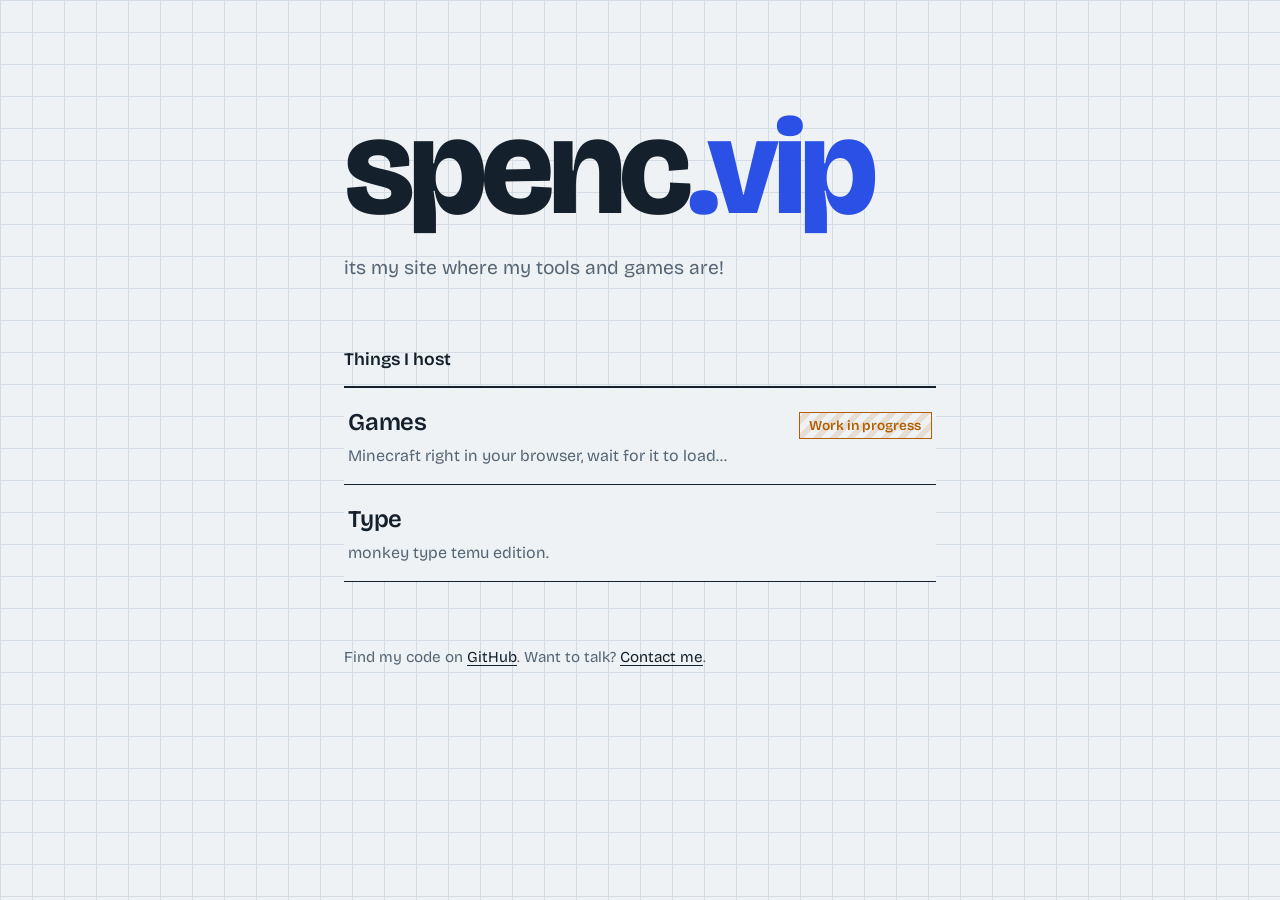
==== index.html @ 9e4eac82 "Update description for Games link in index.html" ====
<!DOCTYPE html>
<html lang="en">
<head>
<meta charset="utf-8">
<meta name="viewport" content="width=device-width, initial-scale=1">
<title>spenc.vip</title>
<meta name="description" content="what a site.">
<link rel="icon" href="data:image/svg+xml,%3Csvg xmlns='http://www.w3.org/2000/svg' viewBox='0 0 100 100'%3E%3Ctext y='.9em' font-size='90'%3E%F0%9F%A7%AA%3C/text%3E%3C/svg%3E">
<link rel="preconnect" href="https://fonts.googleapis.com">
<link rel="preconnect" href="https://fonts.gstatic.com" crossorigin>
<link href="https://fonts.googleapis.com/css2?family=Bricolage+Grotesque:opsz,wght@12..96,400;12..96,600;12..96,800&display=swap" rel="stylesheet">
<style>
:root {
  --paper: #eef2f5;
  --grid: #d3dce4;
  --ink: #14202b;
  --muted: #566573;
  --accent: #2b50e6;
  --wip: #b25e00;
  --font: "Bricolage Grotesque", ui-sans-serif, system-ui, -apple-system, "Segoe UI", sans-serif;
}
@media (prefers-color-scheme: dark) {
  :root {
    --paper: #0f1720;
    --grid: #1b2733;
    --ink: #e8eef3;
    --muted: #8fa1b1;
    --accent: #7b9bff;
    --wip: #f0a647;
  }
}
* { box-sizing: border-box; }
html { height: 100%; }
body {
  margin: 0;
  min-height: 100%;
  font-family: var(--font);
  color: var(--ink);
  background-color: var(--paper);
  background-image:
    linear-gradient(var(--grid) 1px, transparent 1px),
    linear-gradient(90deg, var(--grid) 1px, transparent 1px);
  background-size: 32px 32px;
  line-height: 1.5;
}
main {
  max-width: 40rem;
  margin: 0 auto;
  padding: clamp(3rem, 12vh, 7rem) 1.5rem 3rem;
}
h1 {
  margin: 0;
  font-size: clamp(4rem, 17vw, 8.5rem);
  font-weight: 800;
  line-height: .9;
  letter-spacing: -.04em;
}
.tld { color: var(--accent); }
.lede {
  margin: 1.5rem 0 0;
  max-width: 28rem;
  font-size: 1.2rem;
  color: var(--muted);
}
h2 {
  margin: 4rem 0 .75rem;
  font-size: 1.1rem;
  font-weight: 600;
}
ul { list-style: none; margin: 0; padding: 0; border-top: 2px solid var(--ink); }
li { border-bottom: 1px solid var(--ink); }
.row {
  display: grid;
  grid-template-columns: 1fr auto;
  gap: .25rem 1rem;
  align-items: baseline;
  padding: 1rem .25rem;
  color: inherit;
  text-decoration: none;
  background: var(--paper);
}
.row:hover { background: var(--ink); color: var(--paper); }
.row:hover .desc { color: inherit; opacity: .8; }
.row:focus-visible { outline: 3px solid var(--accent); outline-offset: 2px; }
.name { font-size: 1.5rem; font-weight: 600; letter-spacing: -.01em; }
.desc { grid-column: 1; color: var(--muted); }
.badge {
  grid-column: 2;
  grid-row: 1;
  padding: .15rem .6rem;
  font-size: .85rem;
  font-weight: 600;
  color: var(--wip);
  border: 1.5px solid currentColor;
  background-image: repeating-linear-gradient(-45deg, transparent 0 6px, color-mix(in srgb, currentColor 14%, transparent) 6px 12px);
  white-space: nowrap;
}
.row:hover .badge { color: var(--paper); }
footer { margin-top: 4rem; color: var(--muted); font-size: .95rem; }
footer a { color: var(--ink); text-underline-offset: 3px; }
footer a:hover { color: var(--accent); }
@media (max-width: 30rem) {
  .row { grid-template-columns: 1fr; }
  .badge { grid-column: 1; grid-row: auto; justify-self: start; margin-top: .25rem; }
}
</style>
</head>
<body>
<main>
  <h1>spenc<span class="tld">.vip</span></h1>
  <p class="lede">its my site where my tools and games are!</p>

  <h2>Things I host</h2>
  <ul>
    <li>
      <a class="row" href="https://games.spenc.vip">
        <span class="name">Games</span>
        <span class="badge">Work in progress</span>
        <span class="desc">Minecraft right in your browser, wait for it to load...</span>
      </a>
    </li>
    <li>
      <a class="row" href="https://type.spenc.vip">
        <span class="name">Type</span>
        <span class="desc">monkey type temu edition.</span>
      </a>
    </li>
  </ul>

  <footer>
    Find my code on <a href="https://github.com/KATTO-GG">GitHub</a>.
    Want to talk? <a href="mailto:spencer@spenc.vip">Contact me</a>.
  </footer>
</main>
</body>
</html>
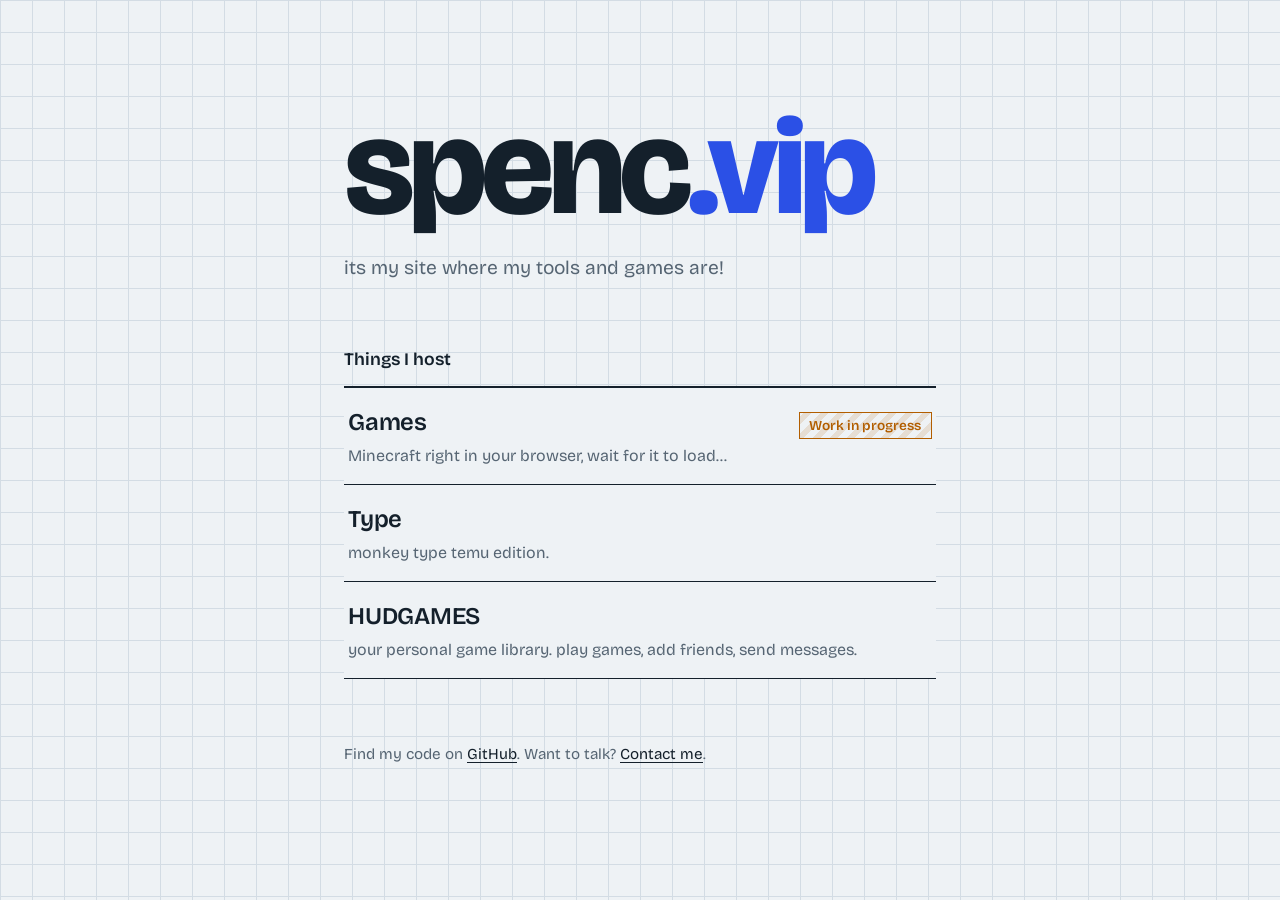
==== commit 57cca7ed: "add HUDGAMES card" ====
--- a/index.html
+++ b/index.html
@@ -125,6 +125,12 @@
         <span class="desc">monkey type temu edition.</span>
       </a>
     </li>
+    <li>
+      <a class="row" href="https://hudgames.onrender.com/">
+        <span class="name">HUDGAMES</span>
+        <span class="desc">your personal game library. play games, add friends, send messages.</span>
+      </a>
+    </li>
   </ul>
 
   <footer>
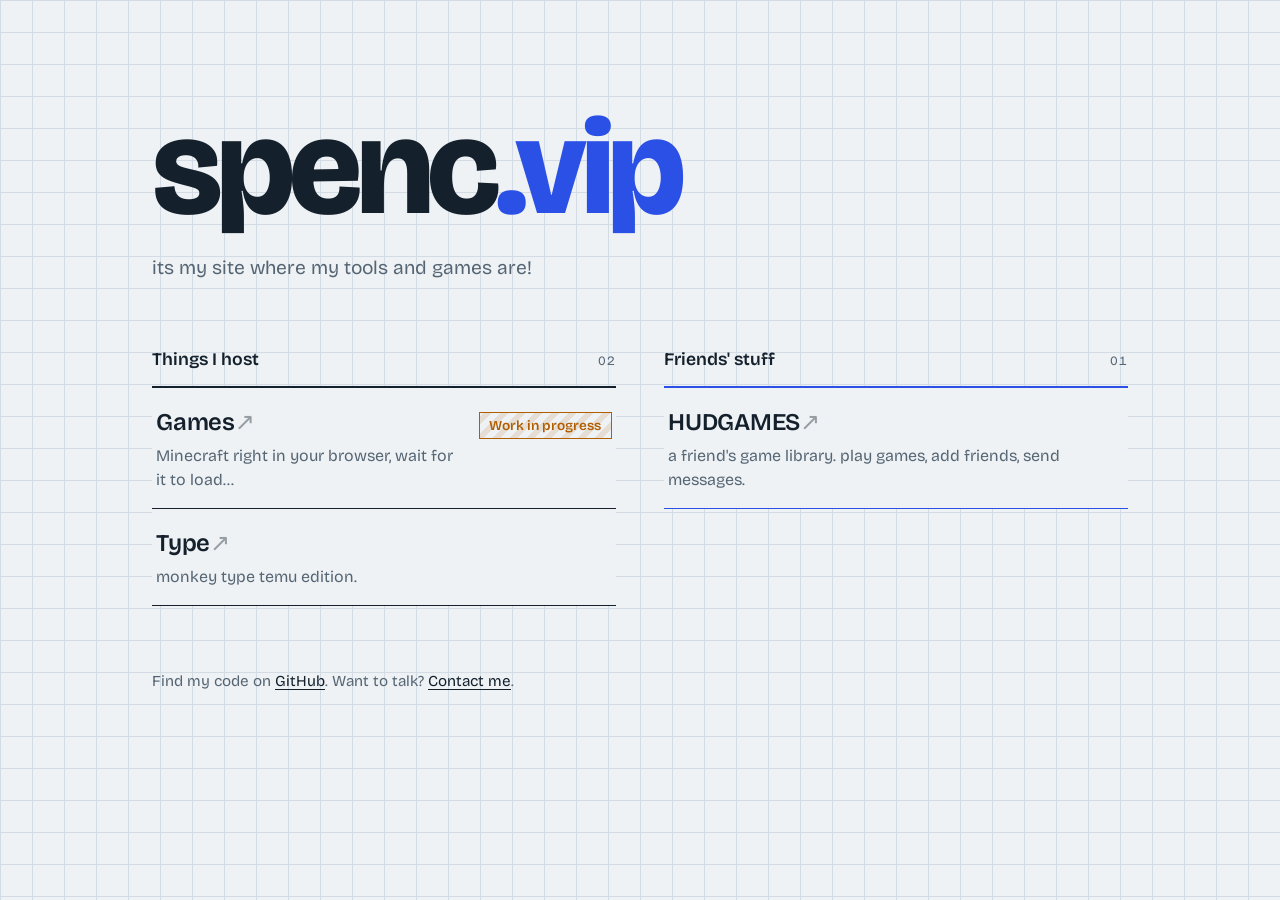
==== commit e78e6fae: "split layout: Things I host | Friends' stuff" ====
--- a/index.html
+++ b/index.html
@@ -44,7 +44,7 @@
   line-height: 1.5;
 }
 main {
-  max-width: 40rem;
+  max-width: 64rem;
   margin: 0 auto;
   padding: clamp(3rem, 12vh, 7rem) 1.5rem 3rem;
 }
@@ -62,13 +62,31 @@
   font-size: 1.2rem;
   color: var(--muted);
 }
+.cols {
+  display: grid;
+  grid-template-columns: 1fr 1fr;
+  gap: 0 3rem;
+  align-items: start;
+}
 h2 {
+  display: flex;
+  align-items: baseline;
+  justify-content: space-between;
   margin: 4rem 0 .75rem;
   font-size: 1.1rem;
   font-weight: 600;
 }
+.count {
+  font-size: .8rem;
+  font-weight: 400;
+  color: var(--muted);
+  font-variant-numeric: tabular-nums;
+  letter-spacing: .08em;
+}
 ul { list-style: none; margin: 0; padding: 0; border-top: 2px solid var(--ink); }
+ul.friends { border-top-color: var(--accent); }
 li { border-bottom: 1px solid var(--ink); }
+.friends li { border-bottom-color: var(--accent); }
 .row {
   display: grid;
   grid-template-columns: 1fr auto;
@@ -80,9 +98,18 @@
   background: var(--paper);
 }
 .row:hover { background: var(--ink); color: var(--paper); }
+.friends .row:hover { background: var(--accent); color: var(--paper); }
 .row:hover .desc { color: inherit; opacity: .8; }
 .row:focus-visible { outline: 3px solid var(--accent); outline-offset: 2px; }
 .name { font-size: 1.5rem; font-weight: 600; letter-spacing: -.01em; }
+.name::after {
+  content: " \2197";
+  display: inline-block;
+  font-weight: 400;
+  opacity: .4;
+  transition: transform .15s ease, opacity .15s ease;
+}
+.row:hover .name::after { transform: translate(3px, -3px); opacity: 1; }
 .desc { grid-column: 1; color: var(--muted); }
 .badge {
   grid-column: 2;
@@ -99,9 +126,16 @@
 footer { margin-top: 4rem; color: var(--muted); font-size: .95rem; }
 footer a { color: var(--ink); text-underline-offset: 3px; }
 footer a:hover { color: var(--accent); }
+@media (max-width: 48rem) {
+  .cols { grid-template-columns: 1fr; }
+  .cols section + section h2 { margin-top: 3rem; }
+}
 @media (max-width: 30rem) {
   .row { grid-template-columns: 1fr; }
   .badge { grid-column: 1; grid-row: auto; justify-self: start; margin-top: .25rem; }
+}
+@media (prefers-reduced-motion: reduce) {
+  .name::after { transition: none; }
 }
 </style>
 </head>
@@ -110,28 +144,38 @@
   <h1>spenc<span class="tld">.vip</span></h1>
   <p class="lede">its my site where my tools and games are!</p>
 
-  <h2>Things I host</h2>
-  <ul>
-    <li>
-      <a class="row" href="https://games.spenc.vip">
-        <span class="name">Games</span>
-        <span class="badge">Work in progress</span>
-        <span class="desc">Minecraft right in your browser, wait for it to load...</span>
-      </a>
-    </li>
-    <li>
-      <a class="row" href="https://type.spenc.vip">
-        <span class="name">Type</span>
-        <span class="desc">monkey type temu edition.</span>
-      </a>
-    </li>
-    <li>
-      <a class="row" href="https://hudgames.onrender.com/">
-        <span class="name">HUDGAMES</span>
-        <span class="desc">your personal game library. play games, add friends, send messages.</span>
-      </a>
-    </li>
-  </ul>
+  <div class="cols">
+    <section>
+      <h2>Things I host <span class="count">02</span></h2>
+      <ul>
+        <li>
+          <a class="row" href="https://games.spenc.vip">
+            <span class="name">Games</span>
+            <span class="badge">Work in progress</span>
+            <span class="desc">Minecraft right in your browser, wait for it to load...</span>
+          </a>
+        </li>
+        <li>
+          <a class="row" href="https://type.spenc.vip">
+            <span class="name">Type</span>
+            <span class="desc">monkey type temu edition.</span>
+          </a>
+        </li>
+      </ul>
+    </section>
+
+    <section>
+      <h2>Friends' stuff <span class="count">01</span></h2>
+      <ul class="friends">
+        <li>
+          <a class="row" href="https://hudgames.onrender.com/">
+            <span class="name">HUDGAMES</span>
+            <span class="desc">a friend's game library. play games, add friends, send messages.</span>
+          </a>
+        </li>
+      </ul>
+    </section>
+  </div>
 
   <footer>
     Find my code on <a href="https://github.com/KATTO-GG">GitHub</a>.
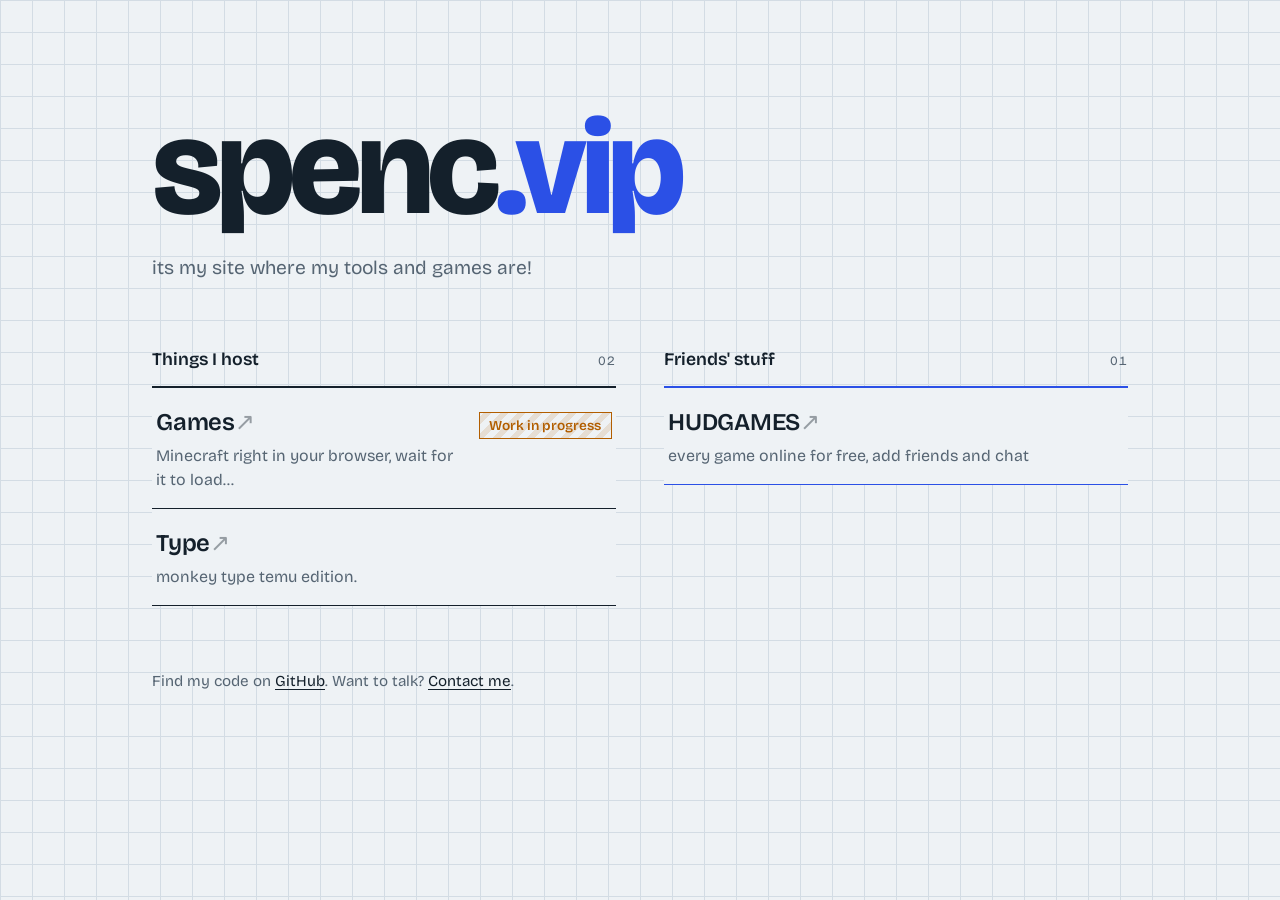
==== commit 65c8fbc7: "change hudgames description in index.html" ====
--- a/index.html
+++ b/index.html
@@ -170,7 +170,7 @@
         <li>
           <a class="row" href="https://hudgames.onrender.com/">
             <span class="name">HUDGAMES</span>
-            <span class="desc">a friend's game library. play games, add friends, send messages.</span>
+            <span class="desc">every game online for free, add friends and chat</span>
           </a>
         </li>
       </ul>
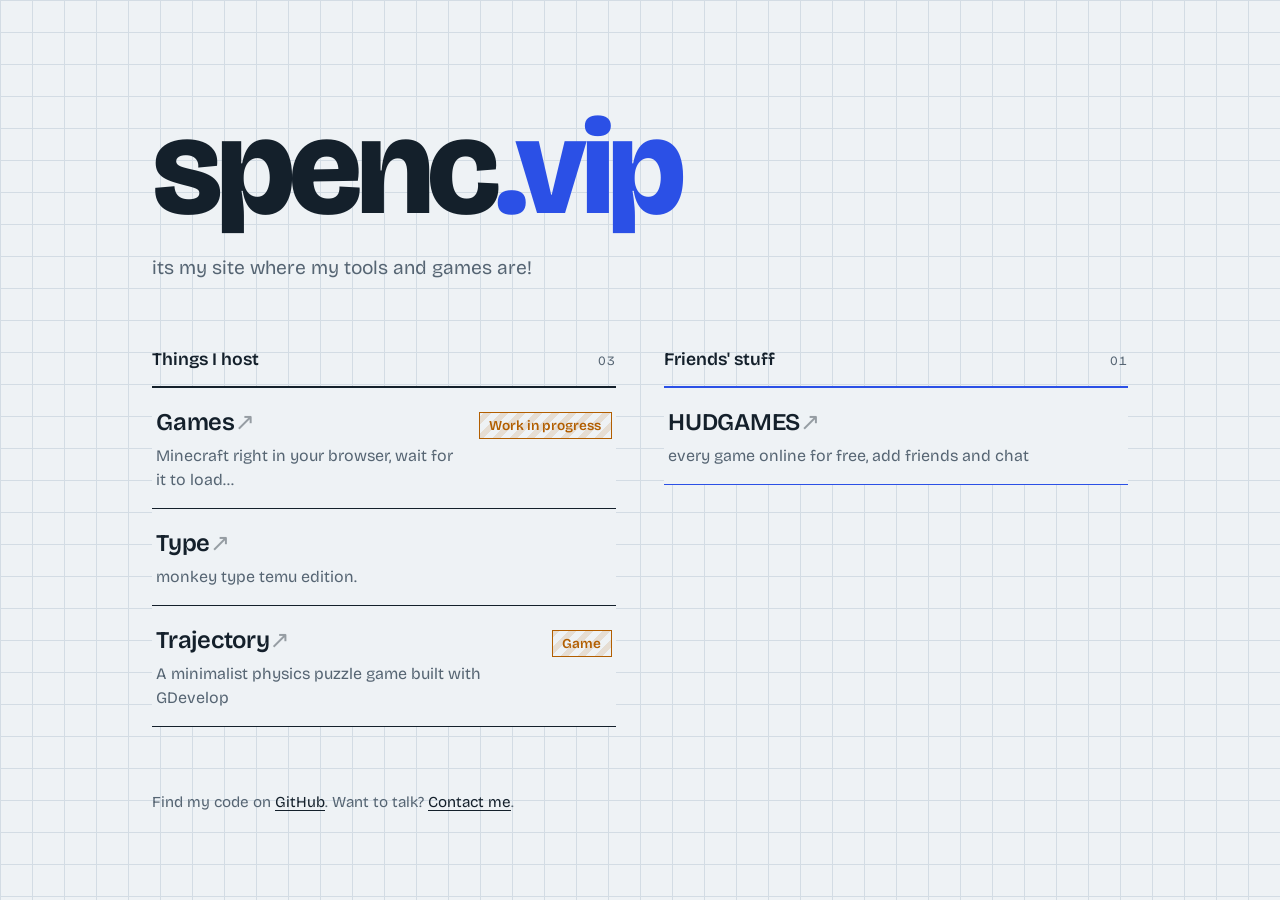
==== commit 7e38caf6: "Add Trajectory game card to homepage" ====
--- a/index.html
+++ b/index.html
@@ -3,6 +3,7 @@
 <head>
 <meta charset="utf-8">
 <meta name="viewport" content="width=device-width, initial-scale=1">
+    <script src="https://keepandroidopen.org/banner.js"></script>
 <title>spenc.vip</title>
 <meta name="description" content="what a site.">
 <link rel="icon" href="data:image/svg+xml,%3Csvg xmlns='http://www.w3.org/2000/svg' viewBox='0 0 100 100'%3E%3Ctext y='.9em' font-size='90'%3E%F0%9F%A7%AA%3C/text%3E%3C/svg%3E">
@@ -146,7 +147,7 @@
 
   <div class="cols">
     <section>
-      <h2>Things I host <span class="count">02</span></h2>
+      <h2>Things I host <span class="count">03</span></h2>
       <ul>
         <li>
           <a class="row" href="https://games.spenc.vip">
@@ -159,6 +160,13 @@
           <a class="row" href="https://type.spenc.vip">
             <span class="name">Type</span>
             <span class="desc">monkey type temu edition.</span>
+          </a>
+        </li>
+        <li>
+          <a class="row" href="/trajectory/">
+            <span class="name">Trajectory</span>
+            <span class="badge">Game</span>
+            <span class="desc">A minimalist physics puzzle game built with GDevelop</span>
           </a>
         </li>
       </ul>
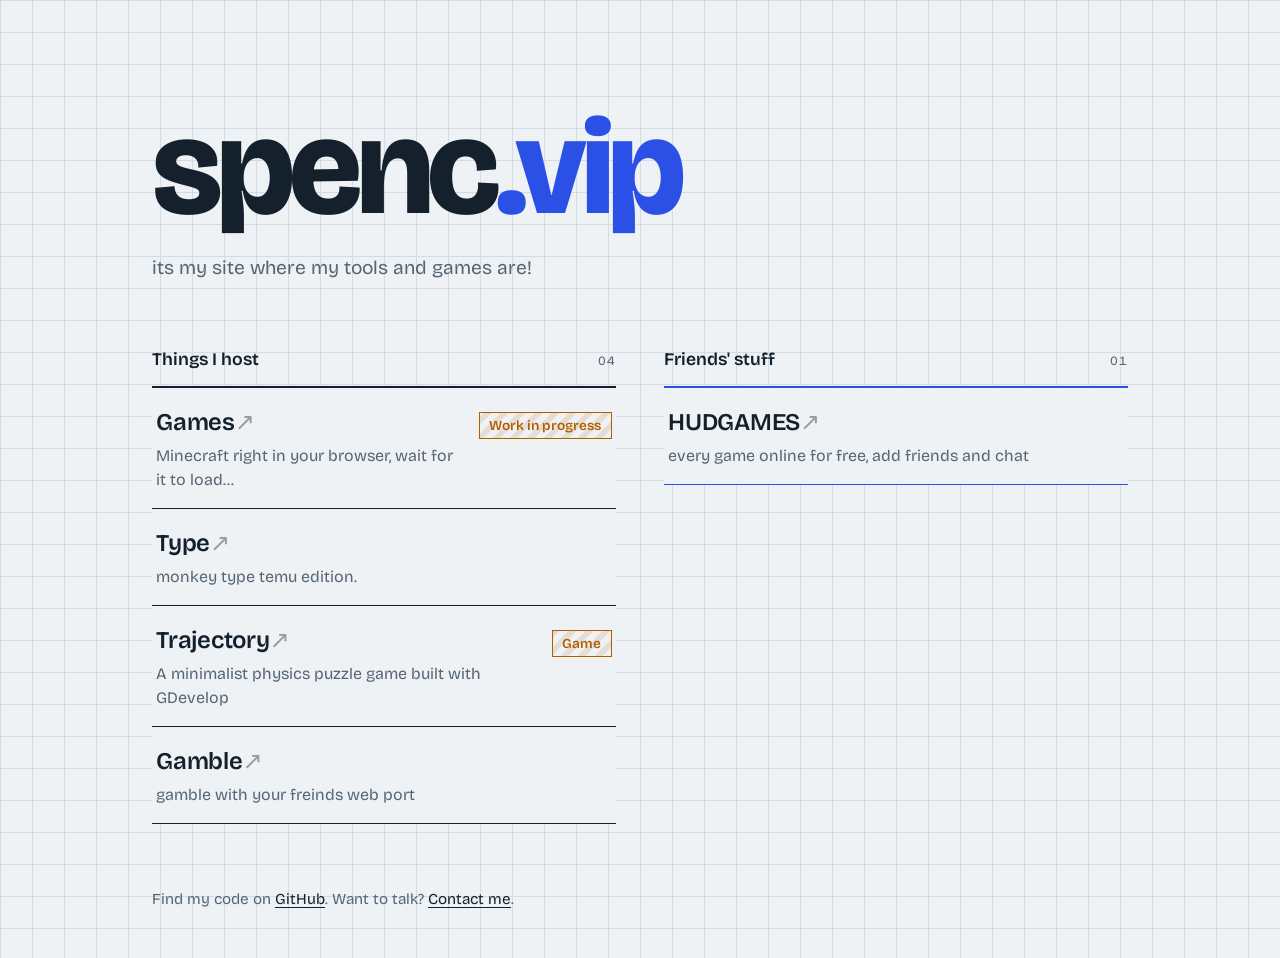
==== commit 5db5bb92: "Update hosted items count and add Gamble link" ====
--- a/index.html
+++ b/index.html
@@ -147,7 +147,7 @@
 
   <div class="cols">
     <section>
-      <h2>Things I host <span class="count">03</span></h2>
+      <h2>Things I host <span class="count">04</span></h2>
       <ul>
         <li>
           <a class="row" href="https://games.spenc.vip">
@@ -167,6 +167,12 @@
             <span class="name">Trajectory</span>
             <span class="badge">Game</span>
             <span class="desc">A minimalist physics puzzle game built with GDevelop</span>
+          </a>
+        </li>
+        <li>
+          <a class="row" href="https://gamble.spenc.vip/">
+            <span class="name">Gamble</span>
+            <span class="desc">gamble with your freinds web port</span>
           </a>
         </li>
       </ul>
